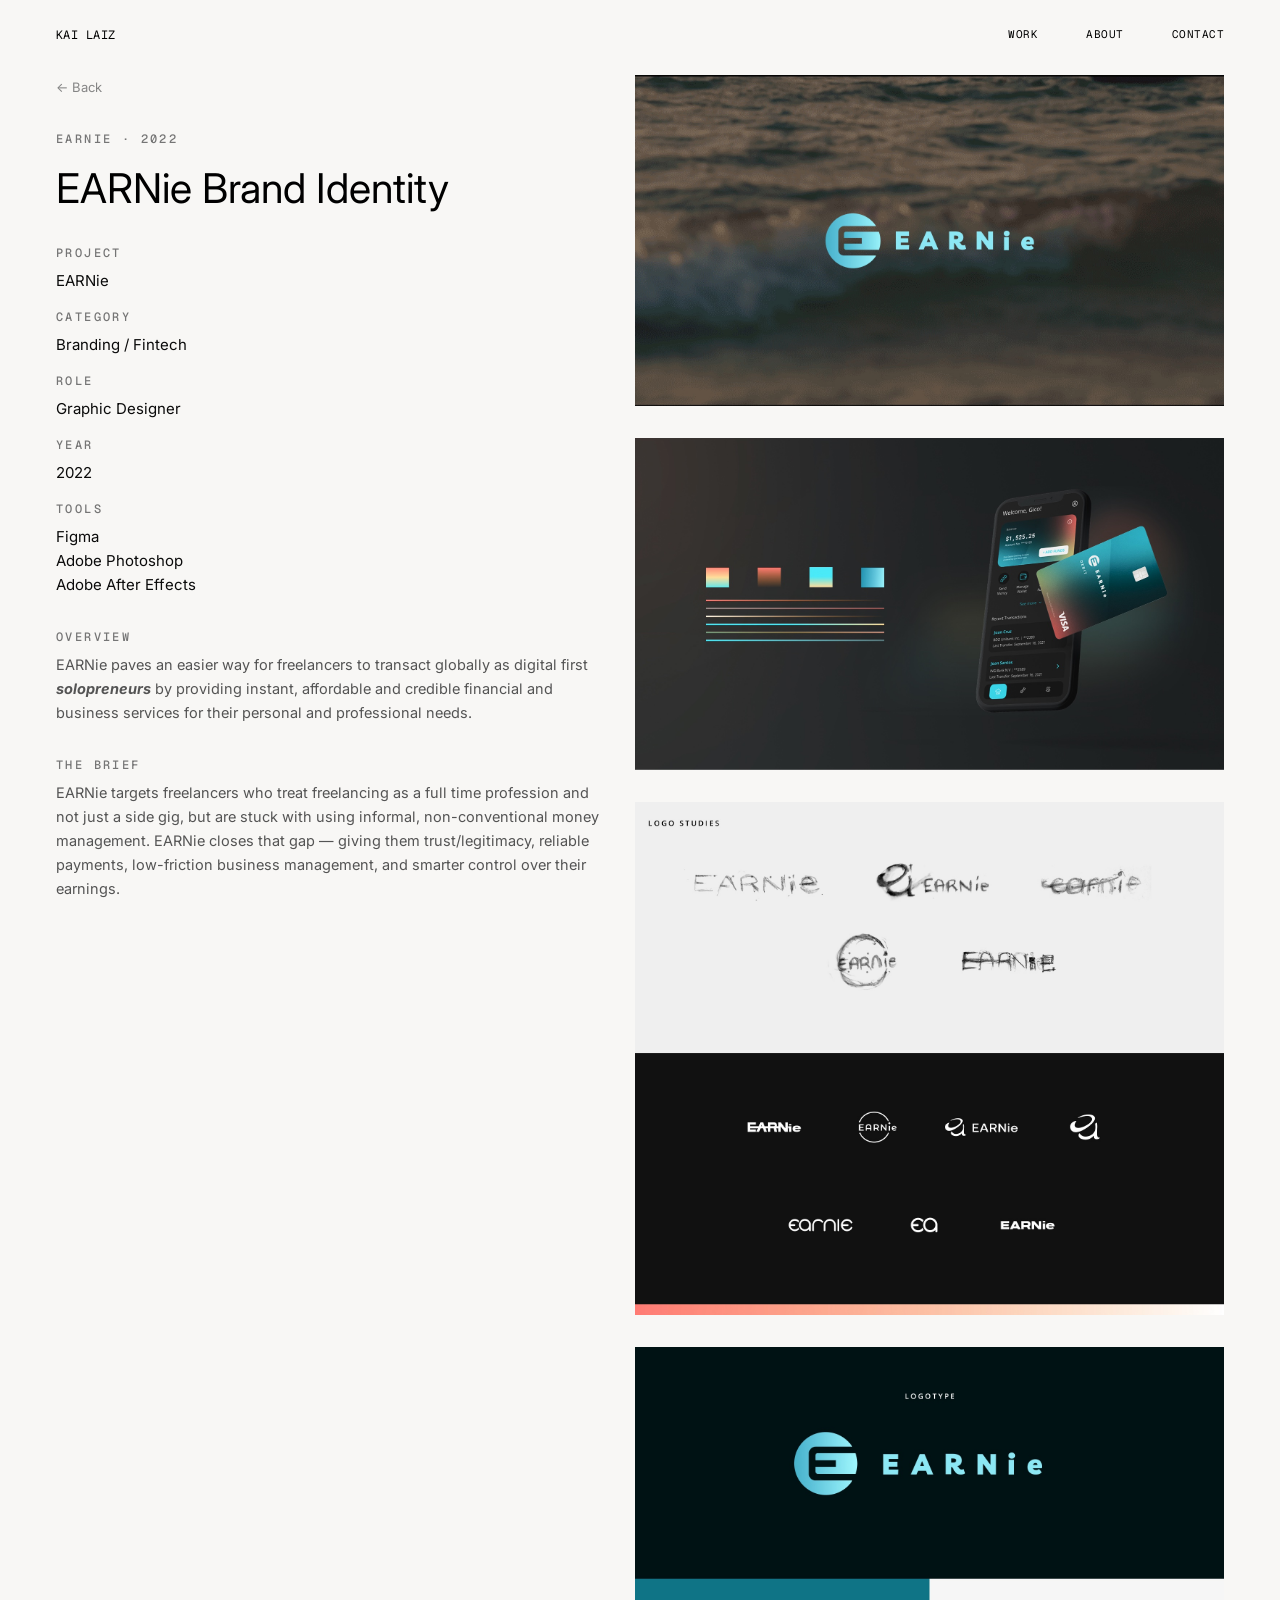
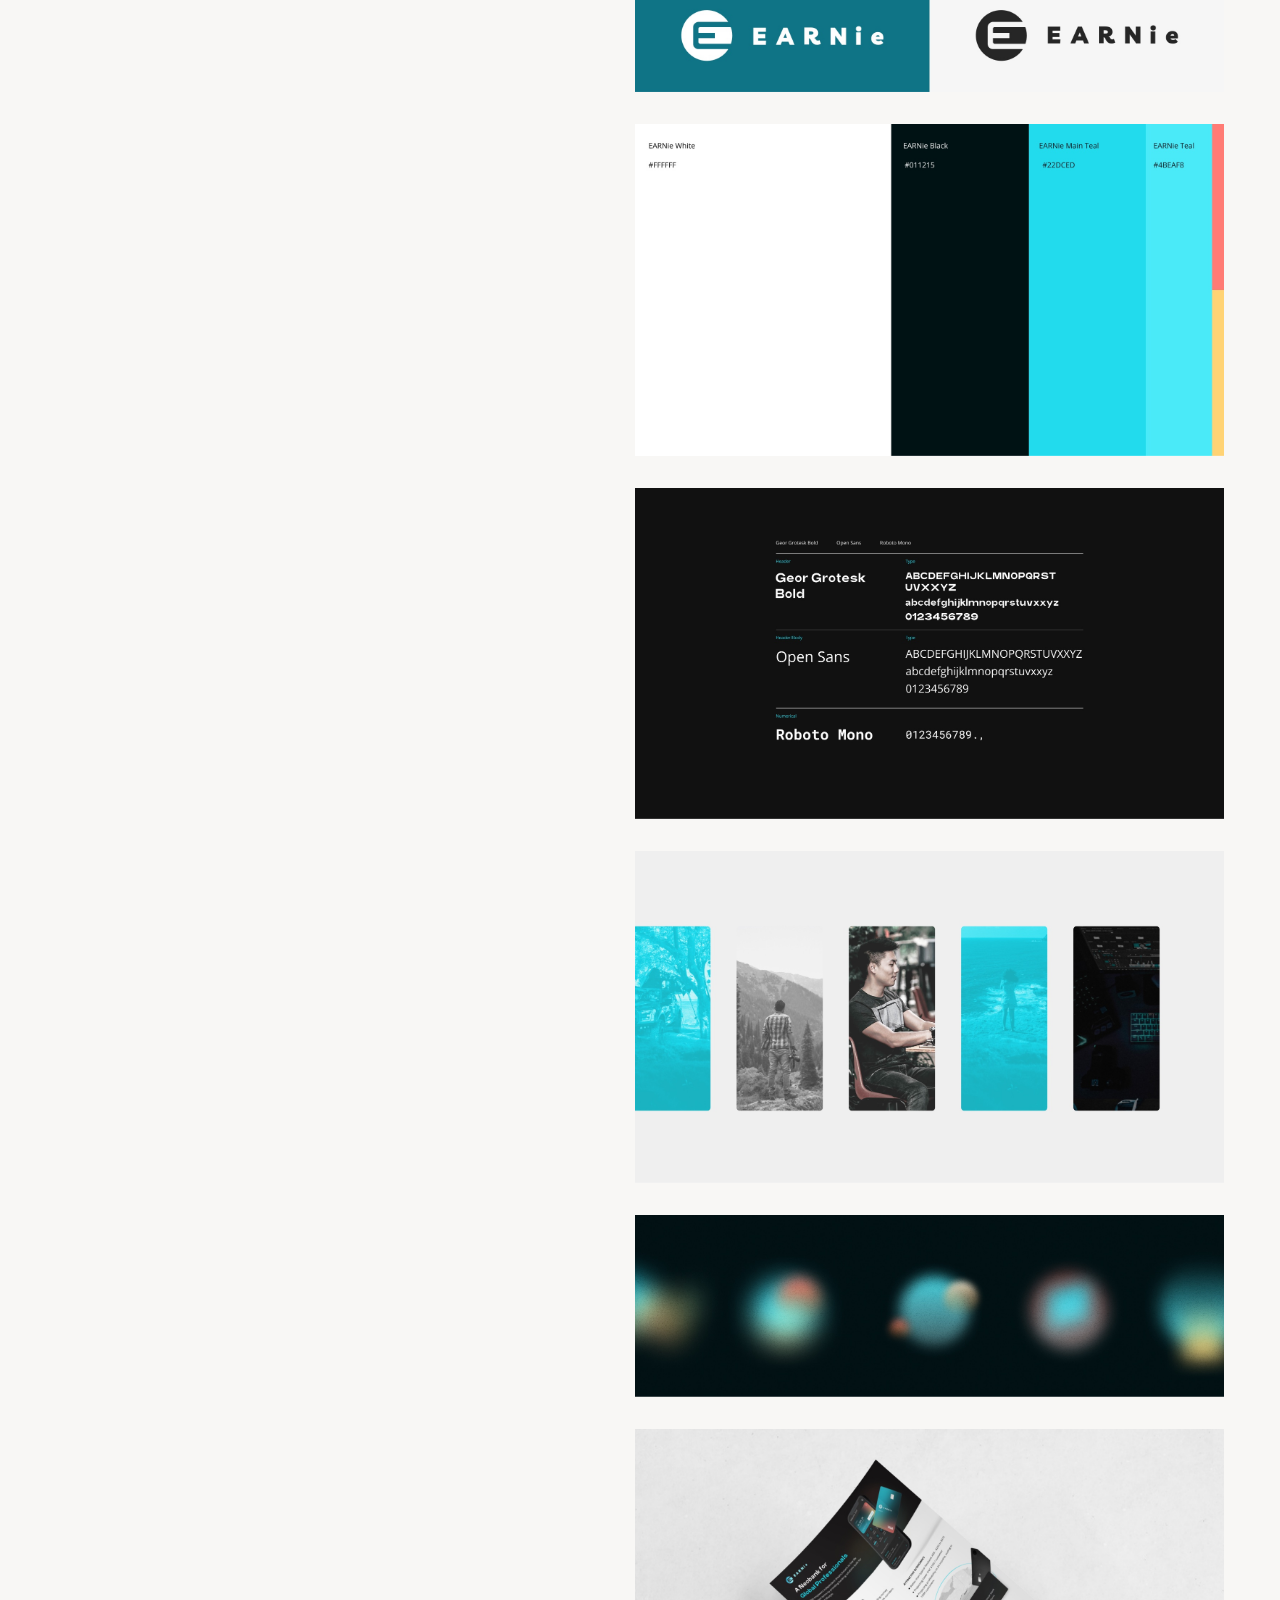
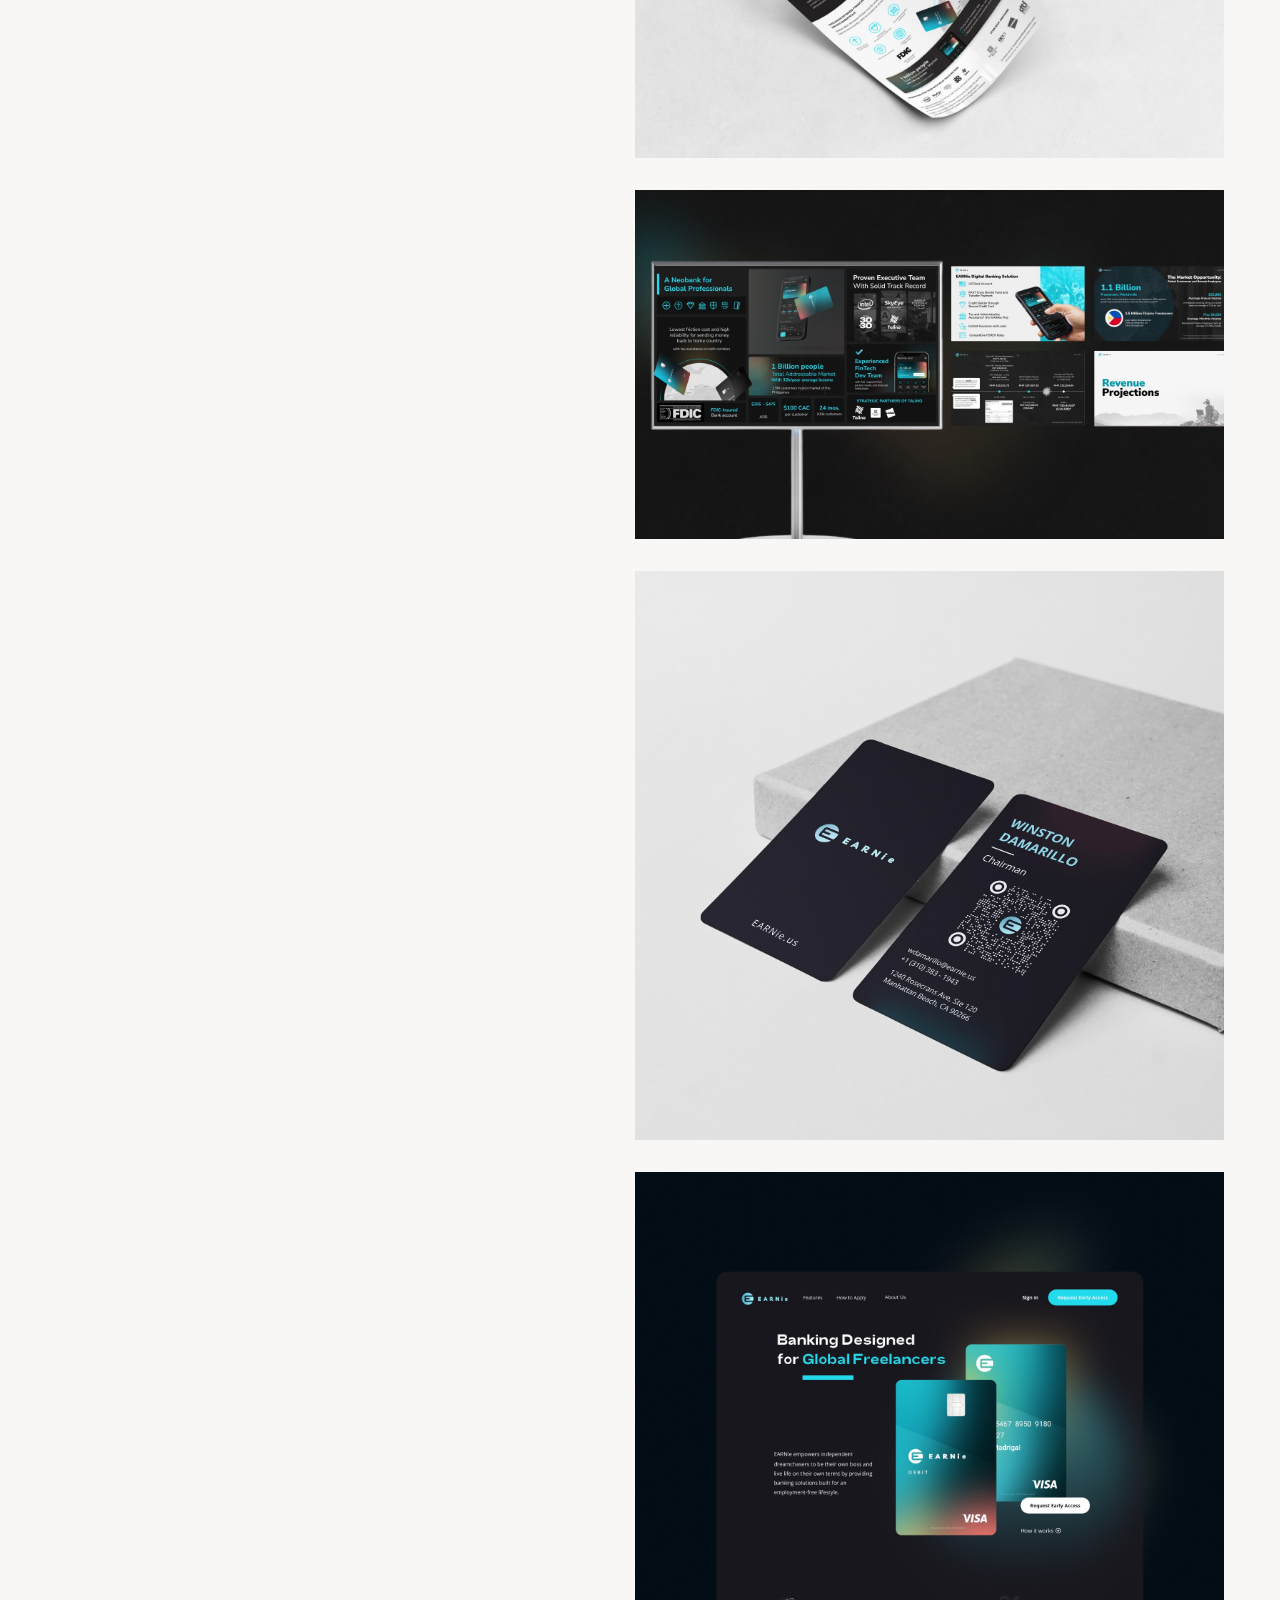
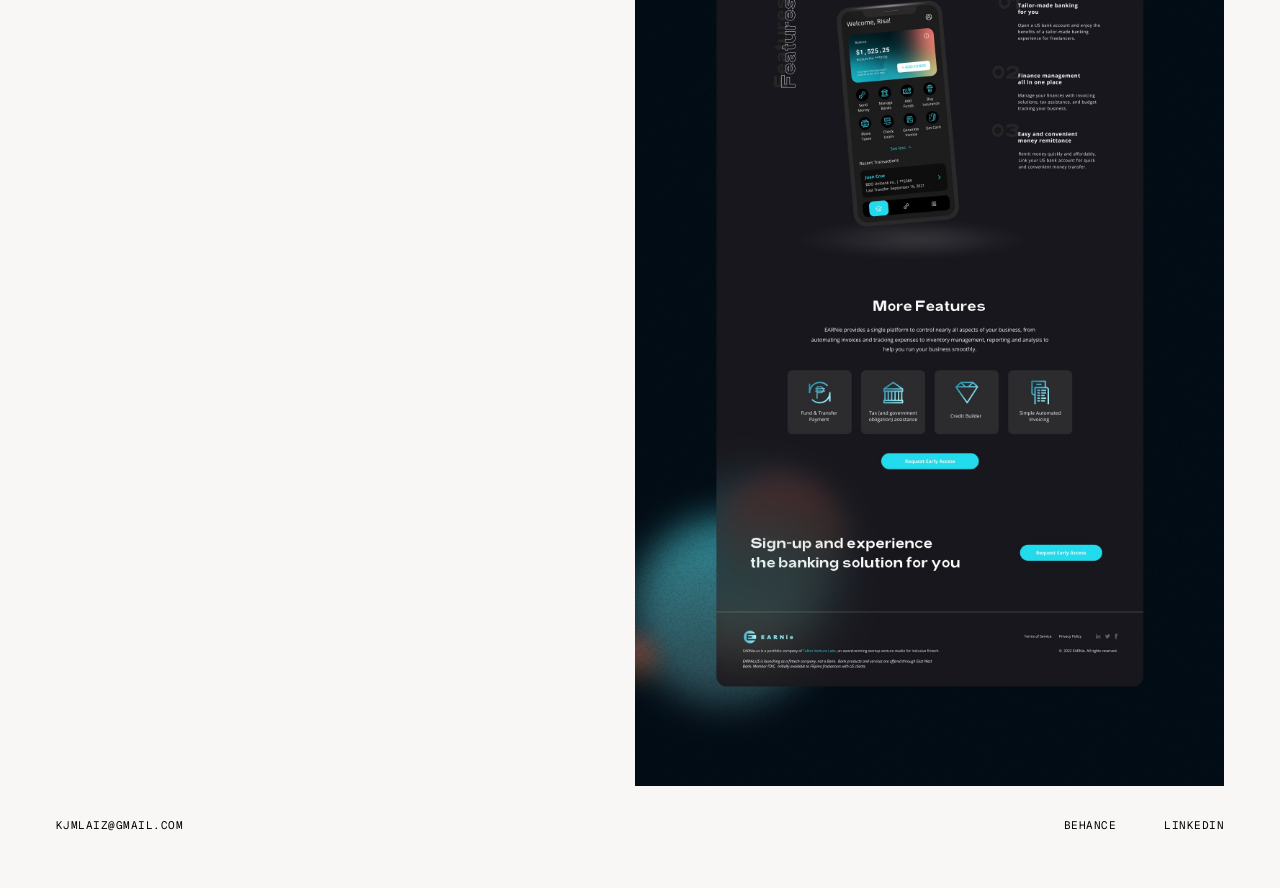
==== case-earnie.html @ d5073663 "Initial portfolio site with Vitale Dental Clinic locked preview Co-Authored-By: Claude Opus 5.5 <nor" ====
<!DOCTYPE html>
<html lang="en">
<head>
<meta charset="UTF-8" />
<meta name="viewport" content="width=device-width, initial-scale=1.0" />
<title>EARNie Brand Identity — Kai Laiz</title>
<link rel="preconnect" href="https://fonts.googleapis.com" />
<link rel="preconnect" href="https://fonts.gstatic.com" crossorigin />
<link href="https://fonts.googleapis.com/css2?family=Geist+Mono:wght@400;500&family=Inter:wght@400;500;600&display=swap" rel="stylesheet" />
<link rel="stylesheet" href="styles.css" />
</head>
<body>

  <header class="site-header">
    <div class="brand mono">Kai Laiz</div>
    <nav class="nav mono">
      <a href="index.html#work">Work</a>
      <a href="index.html#about">About</a>
      <a href="index.html#contact">Contact</a>
    </nav>
  </header>

  <main class="wa-case wa-case--wide">
    <aside class="wa-case__panel">
      <a class="case-study__back" href="index.html#work">&larr; Back</a>

      <div class="wa-case__intro">
        <p class="case-study__label">EARNie · 2022</p>
        <h1 class="case-study__title">EARNie Brand Identity</h1>
      </div>

      <div class="wa-case__meta">
        <div class="case-study__meta-item">
          <span class="case-study__label">Project</span>
          <span class="case-study__meta-value">EARNie</span>
        </div>
        <div class="case-study__meta-item">
          <span class="case-study__label">Category</span>
          <span class="case-study__meta-value">Branding / Fintech</span>
        </div>
        <div class="case-study__meta-item">
          <span class="case-study__label">Role</span>
          <span class="case-study__meta-value">Graphic Designer</span>
        </div>
        <div class="case-study__meta-item">
          <span class="case-study__label">Year</span>
          <span class="case-study__meta-value">2022</span>
        </div>
        <div class="case-study__meta-item">
          <span class="case-study__label">Tools</span>
          <span class="case-study__meta-value">Figma<br />Adobe Photoshop<br />Adobe After Effects</span>
        </div>
      </div>

      <div class="wa-case__section">
        <p class="case-study__label">Overview</p>
        <p class="case-study__body">EARNie paves an easier way for freelancers to transact globally as digital first <strong><em>solopreneurs</em></strong> by providing instant, affordable and credible financial and business services for their personal and professional needs.</p>
      </div>

      <div class="wa-case__section">
        <p class="case-study__label">The Brief</p>
        <p class="case-study__body">EARNie targets freelancers who treat freelancing as a full time profession and not just a side gig, but are stuck with using informal, non-conventional money management. EARNie closes that gap — giving them trust/legitimacy, reliable payments, low-friction business management, and smarter control over their earnings.</p>
        <p class="case-study__body">The brand taps into the culture of <strong><em>digital nomads,</em></strong> independent workers that value their time, freedom, and financial wellbeing.</p>
      </div>
    </aside>

    <div class="wa-case__visuals">
      <img src="assets/earnie-cover.jpg" alt="EARNie logo over a blurred wave photograph" />
      <img src="assets/earnie-gradients-app.jpg" alt="Gradient swatches alongside the EARNie app home screen and physical debit card" />
      <img src="assets/earnie-logo-studies.jpg" alt="Logo studies progressing from pencil sketches to digitized wordmark explorations" />
      <img src="assets/earnie-logo-variations.jpg" alt="The EARNie logotype shown on black, teal, and white backgrounds" />
      <img src="assets/earnie-color.jpg" alt="EARNie core color palette: white, black, main teal, and teal" />
      <img src="assets/earnie-typography.jpg" alt="Typography system: Geor Grotesk Bold, Open Sans, and Roboto Mono" />
      <img src="assets/earnie-photo-treatment.jpg" alt="Teal duotone photography treatment applied to lifestyle photos" />
      <img src="assets/earnie-pattern.jpg" alt="Soft gradient orb pattern used as a background texture" />
      <img src="assets/earnie-onepager.jpg" alt="Investor one-pager describing EARNie as a neobank for global professionals" />
      <img src="assets/earnie-pitch-deck.jpg" alt="Brand applied across the investor pitch deck, showing market sizing and product screens" />
      <img src="assets/earnie-business-card.jpg" alt="EARNie business card mock-up with a scannable QR code" />
      <img src="assets/earnie-landing-page.jpg" alt="EARNie marketing website homepage: Banking designed for global freelancers" />
    </div>
  </main>

  <footer id="contact" class="site-footer">
    <div class="footer__email mono">kjmlaiz@gmail.com</div>
    <nav class="footer__nav mono">
      <a href="https://www.behance.net" target="_blank" rel="noopener">Behance</a>
      <a href="https://www.linkedin.com" target="_blank" rel="noopener">LinkedIn</a>
    </nav>
  </footer>

</body>
</html>
---- styles.css ----
:root {
  --bg: #f8f7f5;
  --ink: #000000;
  --mono: 'Geist Mono', ui-monospace, 'SF Mono', Menlo, monospace;
  --sans: 'Inter', -apple-system, BlinkMacSystemFont, sans-serif;
}

* {
  box-sizing: border-box;
}

html, body {
  margin: 0;
  padding: 0;
}

body {
  background: var(--bg);
  color: var(--ink);
  font-family: var(--sans);
  -webkit-font-smoothing: antialiased;
}

a {
  color: inherit;
  text-decoration: none;
}

img {
  max-width: none;
}

.mono {
  font-family: var(--mono);
  letter-spacing: 0.48px;
  text-transform: uppercase;
}

/* ---------- Header ---------- */

.site-header {
  display: flex;
  align-items: flex-start;
  justify-content: space-between;
  padding: 3vh 56px 0;
  flex-shrink: 0;
}

.brand {
  font-size: 12px;
}

.nav {
  display: flex;
  gap: 48px;
}

.nav a {
  font-size: 11px;
  background: none;
  border: none;
  cursor: pointer;
}

/* ---------- Above the fold ---------- */

.above-fold {
  min-height: 100vh;
  min-height: 100svh;
  display: flex;
  flex-direction: column;
}

/* ---------- Hero ---------- */

.hero {
  flex: 1 1 auto;
  min-height: 0;
  display: flex;
  flex-direction: column;
  justify-content: center;
  padding: 2vh 56px 4vh;
  gap: 4vh;
  cursor: crosshair;
}

.hero__visual {
  align-self: center;
  position: relative;
  width: auto;
  height: 52vh;
  max-width: none;
  max-height: 600px;
}

.hero__visual.is-scrubbing {
  width: auto;
  height: 52vh;
  max-width: none;
  max-height: 600px;
}

.hero__tagline {
  max-width: 236px;
  margin: 0 0 0 calc(50vw - 56px);
  font-size: 12px;
  line-height: 19px;
  font-weight: 400;
  font-style: normal;
  text-align: left;
}

.hero__thumb {
  display: block;
  width: 100%;
  height: 100%;
  object-fit: cover;
  -webkit-user-drag: none;
  user-select: none;
}

.hero__gallery {
  display: none;
  width: auto;
  height: 100%;
  max-width: calc(100vw - 112px);
  object-fit: contain;
  -webkit-user-drag: none;
  user-select: none;
}

.hero__visual.is-scrubbing .hero__thumb {
  display: none;
}

.hero__visual.is-scrubbing .hero__gallery {
  display: block;
}

/* ---------- Cases ---------- */

.cases {
  position: relative;
  padding: 0 56px;
}

.case {
  position: sticky;
  top: 0;
  height: 100vh;
  display: flex;
  flex-direction: column;
  align-items: center;
  gap: 12px;
  padding: 80px 0;
  background: var(--bg);
}

.case:nth-of-type(1) { z-index: 1; }
.case:nth-of-type(2) { z-index: 2; }
.case:nth-of-type(3) { z-index: 3; }
.case:nth-of-type(4) { z-index: 4; }
.case:nth-of-type(5) { z-index: 5; }

.case__link {
  cursor: pointer;
}

.case__link .case__frame {
  transition: transform 0.5s cubic-bezier(0.16, 1, 0.3, 1);
}

.case__link:hover .case__frame {
  transform: scale(1.015);
}

.case__heading {
  display: flex;
  align-items: flex-start;
  justify-content: space-between;
  width: 100%;
  max-width: 1112px;
  flex-shrink: 0;
  font-size: 11px;
  line-height: 17px;
  font-weight: 400;
  font-style: normal;
  text-transform: uppercase;
  letter-spacing: 0.432px;
  transition: opacity 0.7s ease, transform 0.7s ease;
}

.case--hidden-heading .case__heading {
  opacity: 0;
  transform: translateY(10px);
}

.case.is-active .case__heading {
  opacity: 1;
  transform: translateY(0);
}

.case__mockup {
  transition: opacity 0.9s cubic-bezier(0.16, 1, 0.3, 1), transform 0.9s cubic-bezier(0.16, 1, 0.3, 1);
  opacity: 0;
  transform: scale(0.92);
}

.case.is-active .case__mockup {
  opacity: 1;
  transform: scale(1);
}

@media (prefers-reduced-motion: reduce) {
  .case__heading,
  .case__mockup {
    transition: none;
  }
}

.case__frame {
  position: relative;
  width: 100%;
  max-width: 1117px;
  flex: 1 1 auto;
  min-height: 0;
  background: #000;
  overflow: hidden;
}

.case__frame--tinkoff {
  display: flex;
  align-items: center;
  justify-content: center;
  background: linear-gradient(to bottom, #000d0d 0%, #0b2e34 49.052%, #808786 100%);
}

.case__frame--wideawake {
  display: flex;
  align-items: center;
  justify-content: center;
  background-image: url("assets/wideawake-bg.jpg");
  background-size: cover;
  background-position: center;
}

.case__frame--sfc {
  display: flex;
  align-items: center;
  justify-content: center;
  background-image: url("assets/sfc-mesh-gradient.jpg");
  background-size: cover;
  background-position: center;
}

.case__frame--earnie {
  display: flex;
  align-items: center;
  justify-content: center;
  background-image: url("assets/earnie-card-bg.jpg");
  background-size: cover;
  background-position: center;
}

.case__frame--vitale {
  display: flex;
  align-items: center;
  justify-content: center;
  background-image: url("assets/vitale-card-bg.jpg");
  background-size: cover;
  background-position: center;
}

/* Locked case: no link, custom cursor replaces the native one */

.case--locked .case__frame {
  cursor: none;
  transition: transform 0.5s cubic-bezier(0.16, 1, 0.3, 1);
}

.case--locked .case__frame:hover {
  transform: scale(1.015);
}

.case__mockup--vitale {
  width: 30%;
  max-width: 340px;
  flex-shrink: 0;
}

.case__mockup--vitale img {
  display: block;
  width: 100%;
  height: auto;
}

/* ---------- Custom cursor label ---------- */

.cursor-label {
  position: fixed;
  top: 0;
  left: 0;
  z-index: 1000;
  pointer-events: none;
  will-change: transform;
}

.cursor-label span {
  display: block;
  transform: translate(-50%, -50%) scale(0);
  opacity: 0;
  padding: 10px 16px;
  border-radius: 999px;
  background: #fff;
  color: var(--ink);
  font-size: 11px;
  line-height: 1;
  white-space: nowrap;
  transition: transform 0.45s cubic-bezier(0.16, 1, 0.3, 1), opacity 0.3s ease;
}

.cursor-label.is-visible span {
  transform: translate(-50%, -50%) scale(1);
  opacity: 1;
}

@media (hover: none) {
  .cursor-label { display: none; }
}

/* Tinkoff mockup: MacBook + iPhone */

.case__mockup--tinkoff {
  width: 640px;
  flex-shrink: 0;
}

.case__mockup--tinkoff img {
  display: block;
  width: 100%;
  height: auto;
}

.case__mockup--wideawake {
  width: 700px;
  flex-shrink: 0;
}

.case__mockup--wideawake img {
  display: block;
  width: 100%;
  height: auto;
}

.case__mockup--sfc {
  width: 37.8%;
  max-width: 420px;
  flex-shrink: 0;
}

.case__mockup--sfc img {
  display: block;
  width: 100%;
  height: auto;
}

.case__mockup--earnie {
  width: 32%;
  max-width: 360px;
  flex-shrink: 0;
}

.case__mockup--earnie img {
  display: block;
  width: 100%;
  height: auto;
}

/* ---------- Logos ---------- */

.logos {
  padding: 128px 56px;
}

.logos__grid {
  display: grid;
  grid-template-columns: repeat(4, 1fr);
  column-gap: 74px;
  row-gap: 80px;
  align-items: center;
  justify-items: center;
  max-width: 1200px;
  margin: 0 auto;
}

.logo {
  position: relative;
}

.logo img {
  display: block;
  width: 100%;
  height: 100%;
}

.logo .layer {
  position: absolute;
  width: auto;
  height: auto;
}

.logo--seafoodcity { width: 220px; height: 54px; }
.logo--devcon { width: 231px; height: 37px; }
.logo--smdc { width: 161px; height: 43px; }
.logo--vistaland { width: 143.99px; height: 65.34px; }
.logo--vistaland .layer:nth-child(1) { inset: 0 64.21% 0.37% 0.06%; }
.logo--vistaland .layer:nth-child(2) { inset: 40.25% 0.09% 8.8% 2.2%; }

.logo--ortigasland { width: 238px; height: 43px; }

.logo--dominos { width: 221px; height: 48px; }
.logo--dominos .layer:nth-child(1) { inset: 36.54% 0.01% 0.05% 24.6%; }
.logo--dominos .layer:nth-child(2) { inset: 0.05% 78.55% 1.04% 0.01%; }

.logo--wyeth { width: 129px; height: 42px; }

.logo--goldilocks { width: 196px; height: 45px; }
.logo--goldilocks .layer:nth-child(1) { inset: 5.34% 0.94% 6.79% 0.67%; }
.logo--goldilocks .layer:nth-child(2) { inset: 21.7% 82.37% 17.37% 3.95%; }

.logo--dot { width: 80px; height: 80px; }
.logo--dot img { object-fit: cover; }

.logo--dict { width: 141px; height: 72px; }
.logo--dict img { object-fit: cover; }

.logo--mazda { width: 73px; height: 65px; }

.logo--bmw { width: 68px; height: 68px; }
.logo--bmw .layer:nth-child(1) { inset: 20.37%; }
.logo--bmw .layer:nth-child(2) { inset: 0; }
.logo--bmw .layer:nth-child(3) { inset: 6.17% 13.74% 67.45% 13.72%; }

/* ---------- About ---------- */

.about {
  display: flex;
  gap: 8px;
  padding: 56px 56px 192px;
}

.about__title {
  flex: 1 0 0;
  min-width: 0;
  font-size: 11px;
  line-height: 19px;
}

.about__body {
  flex: 1 0 0;
  min-width: 0;
  font-size: 12px;
  line-height: 19px;
  font-weight: 400;
  font-style: normal;
  margin: 0;
}

/* ---------- Footer ---------- */

.site-footer {
  display: flex;
  gap: 8px;
  padding: 0 56px 56px;
}

.footer__email {
  flex: 1 0 0;
  min-width: 0;
  font-size: 11px;
}

.footer__nav {
  flex: 1 0 0;
  min-width: 0;
  display: flex;
  align-items: center;
  justify-content: flex-end;
  gap: 48px;
}

.footer__nav a {
  font-size: 11px;
}

/* ---------- Case Study ---------- */

.case-study {
  display: flex;
  align-items: flex-start;
  gap: 96px;
  max-width: 968px;
  margin: 0 auto;
  padding: 0 56px 32px;
}

.case-study__rail {
  position: sticky;
  top: 0;
  flex-shrink: 0;
  width: 104px;
  padding-top: 32px;
}

.case-study__back {
  font-size: 13px;
  line-height: 24px;
  color: #858585;
  transition: color 0.2s ease;
}

.case-study__back:hover {
  color: var(--ink);
}

.case-study__content {
  flex: 1 1 auto;
  min-width: 0;
  max-width: 768px;
  padding-top: 32px;
  display: flex;
  flex-direction: column;
  gap: 96px;
}

.case-study__header {
  display: flex;
  flex-direction: column;
  gap: 32px;
  width: 100%;
}

.case-study__label {
  margin: 0;
  font-family: var(--mono);
  font-size: 12px;
  font-weight: 500;
  letter-spacing: 2.4px;
  text-transform: uppercase;
  color: #757575;
}

.case-study__intro {
  display: flex;
  flex-direction: column;
  gap: 16px;
  align-items: flex-start;
  text-align: left;
}

.case-study__title {
  margin: 0;
  font-family: var(--sans);
  font-weight: 400;
  font-size: 41px;
  line-height: 1.22;
  color: var(--ink);
}

.case-study__hero {
  width: 100%;
  background: linear-gradient(to bottom, #000d0d 0%, #0b2e34 49.052%, #808786 100%);
}

.case-study__hero img {
  display: block;
  width: 100%;
  height: auto;
}

.case-study__hero--phone {
  display: flex;
  align-items: center;
  justify-content: center;
  padding: 64px 0;
}

.case-study__hero--phone img {
  width: auto;
  max-width: 320px;
  height: auto;
}

.case-study__hero-plain {
  width: 100%;
}

.case-study__hero-plain img {
  display: block;
  width: 100%;
  height: auto;
}

.case-study__meta {
  display: flex;
  align-items: flex-start;
  justify-content: space-between;
  gap: 24px;
  width: 100%;
}

.case-study__meta-item {
  display: flex;
  flex-direction: column;
  gap: 8px;
}

.case-study__meta-value {
  font-size: 15px;
  line-height: 24px;
  color: #0a0a0a;
}

.case-study__section {
  display: flex;
  flex-direction: column;
  gap: 8px;
  width: 100%;
}

.case-study__heading {
  margin: 0;
  font-family: var(--sans);
  font-weight: 400;
  font-size: 34px;
  line-height: 1.25;
  color: var(--ink);
}

.case-study__body {
  margin: 0;
  font-size: 14.5px;
  line-height: 24px;
  color: #545454;
}

.case-study__body a,
.case-study__heading a {
  color: inherit;
  text-decoration: underline;
  text-underline-offset: 2px;
}

.case-study__list {
  margin: 0;
  padding-left: 22px;
  display: flex;
  flex-direction: column;
  gap: 8px;
  font-size: 14.5px;
  line-height: 24px;
  color: #545454;
}

.case-study__figure {
  display: flex;
  flex-direction: column;
  gap: 16px;
  width: 100%;
  margin: 0;
}

.case-study__figure img {
  display: block;
  width: 100%;
  height: auto;
}

.case-study__figure-row {
  display: flex;
  justify-content: center;
  gap: 24px;
  width: 100%;
}

.case-study__figure-row img {
  display: block;
  width: auto;
  max-width: 280px;
  height: auto;
}

.case-study__figure-crop {
  position: relative;
  width: 100%;
  aspect-ratio: 769 / 485;
  overflow: hidden;
}

.case-study__figure-crop img {
  position: absolute;
  top: 0;
  left: 0;
  width: 100%;
  height: auto;
}

.case-study__caption {
  margin: 0;
  font-size: 14.5px;
  line-height: 24px;
  font-style: italic;
  color: #545454;
}

.case-study__bento {
  display: flex;
  align-items: flex-start;
  gap: 6px;
  width: 100%;
}

.case-study__bento-card {
  background: #ebeaea;
  border-radius: 16px;
  min-width: 0;
}

.case-study__bento-card--1 {
  flex: 268 1 0%;
  aspect-ratio: 268 / 292;
  background: #fff;
  overflow: hidden;
}

.case-study__bento-card--1 video {
  display: block;
  width: 100%;
  height: 100%;
  object-fit: cover;
}

.case-study__bento-col {
  display: flex;
  flex-direction: column;
  gap: 8px;
  flex: 208 1 0%;
  min-width: 0;
}

.case-study__bento-card--2a,
.case-study__bento-card--2b {
  width: 100%;
  aspect-ratio: 208 / 142;
}

.case-study__bento-card--3 {
  flex: 280 1 0%;
  aspect-ratio: 280 / 292;
}

.case-study__pullquote {
  border-left: 6px solid #545454;
  padding-left: 24px;
  max-width: 768px;
  margin: 0 auto;
  width: 100%;
}

.case-study__pullquote p {
  margin: 0;
  font-size: 18px;
  line-height: 32px;
  font-weight: 600;
  color: #545454;
}

/* ---------- Wide Awake Case Study (sticky split layout) ---------- */

.wa-case {
  display: flex;
  align-items: flex-start;
  gap: 64px;
  padding: 32px 56px;
}

.wa-case__panel {
  position: sticky;
  top: 32px;
  flex: 0 0 320px;
  width: 320px;
  max-height: calc(100vh - 64px);
  overflow-y: auto;
  display: flex;
  flex-direction: column;
  gap: 40px;
  scrollbar-width: none;
  -ms-overflow-style: none;
}

.wa-case__panel::-webkit-scrollbar {
  display: none;
}

.wa-case__intro {
  display: flex;
  flex-direction: column;
  gap: 16px;
}

.wa-case__meta {
  display: flex;
  flex-direction: column;
  gap: 24px;
}

.wa-case__section {
  display: flex;
  flex-direction: column;
  gap: 8px;
}

.wa-case__visuals {
  flex: 1 1 auto;
  min-width: 0;
  display: flex;
  flex-direction: column;
  gap: 32px;
}

.wa-case__visuals img,
.wa-case__visuals video {
  display: block;
  width: 100%;
  height: auto;
}

/* EARNie case study: wider panel for denser copy */

.wa-case--wide {
  gap: 32px;
}

.wa-case--wide .wa-case__panel {
  flex: 0 0 547px;
  width: 547px;
  gap: 32px;
}

.wa-case--wide .wa-case__meta {
  gap: 16px;
}
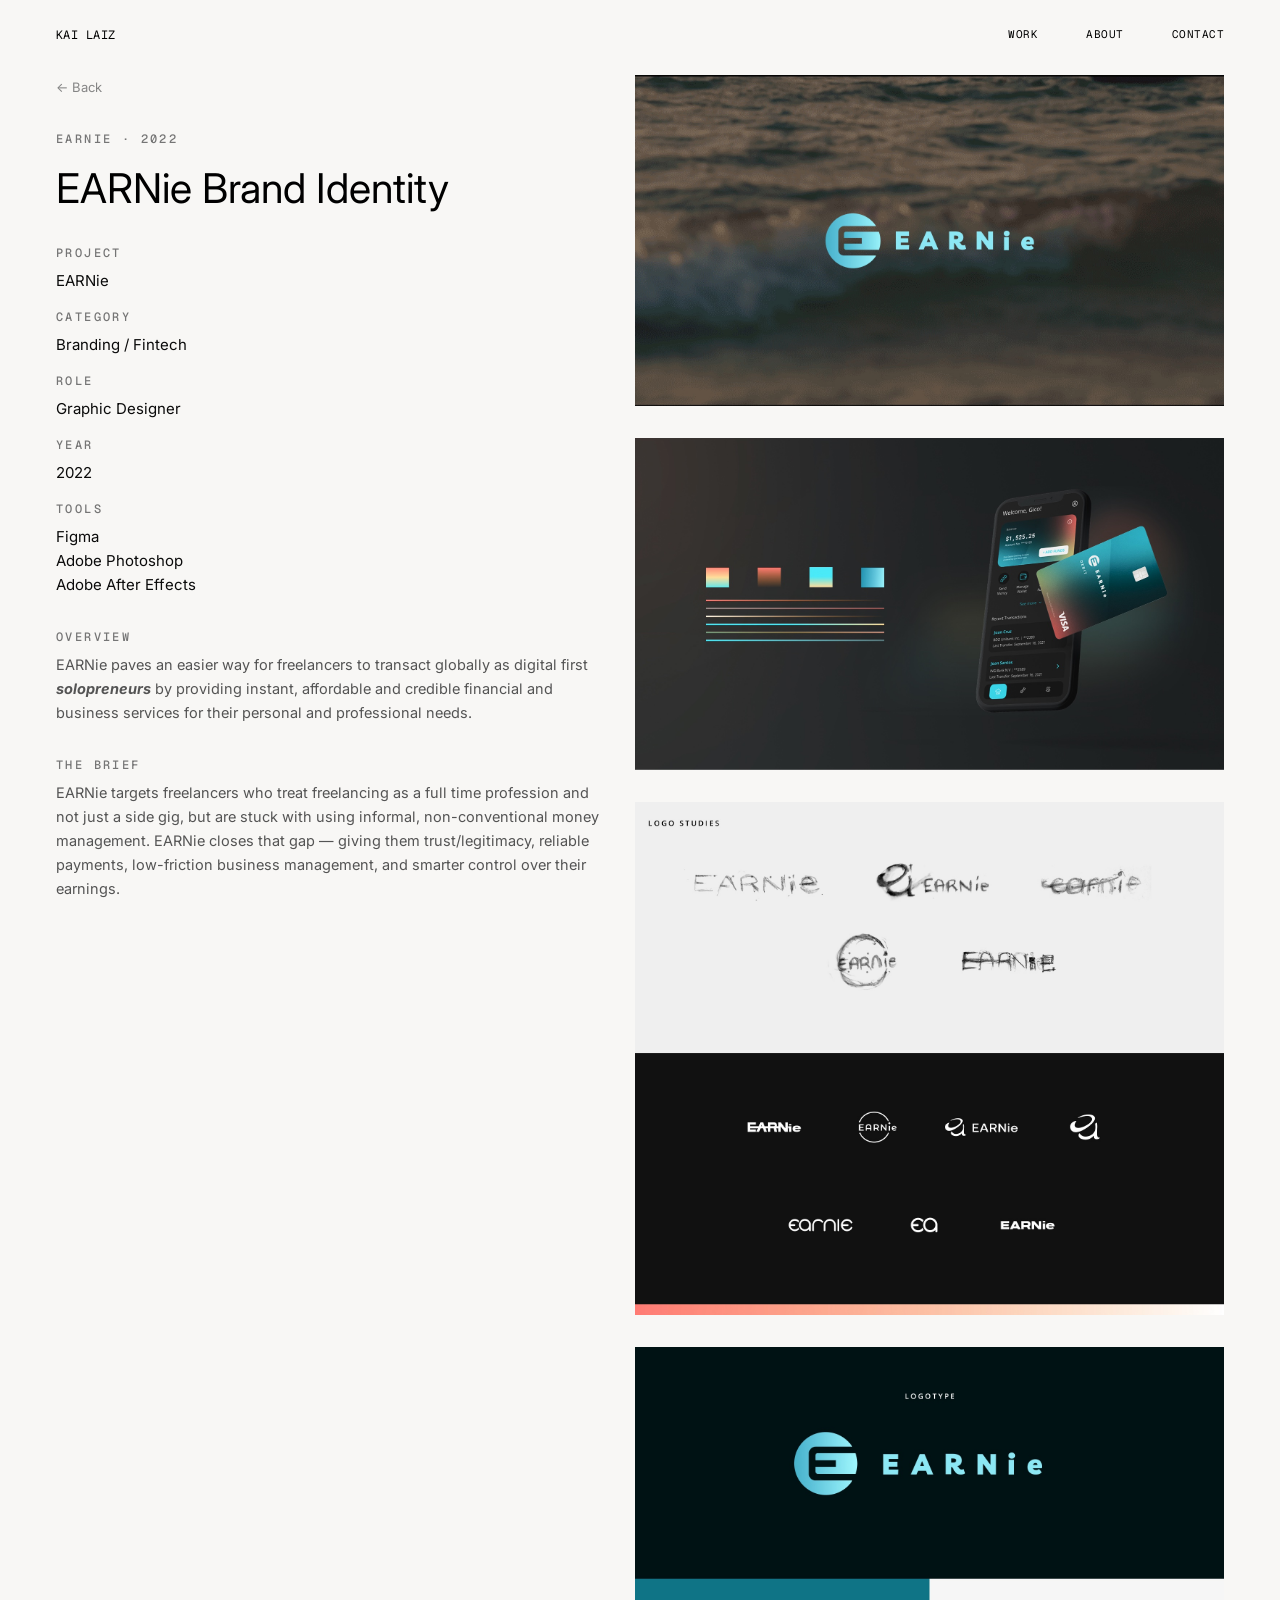
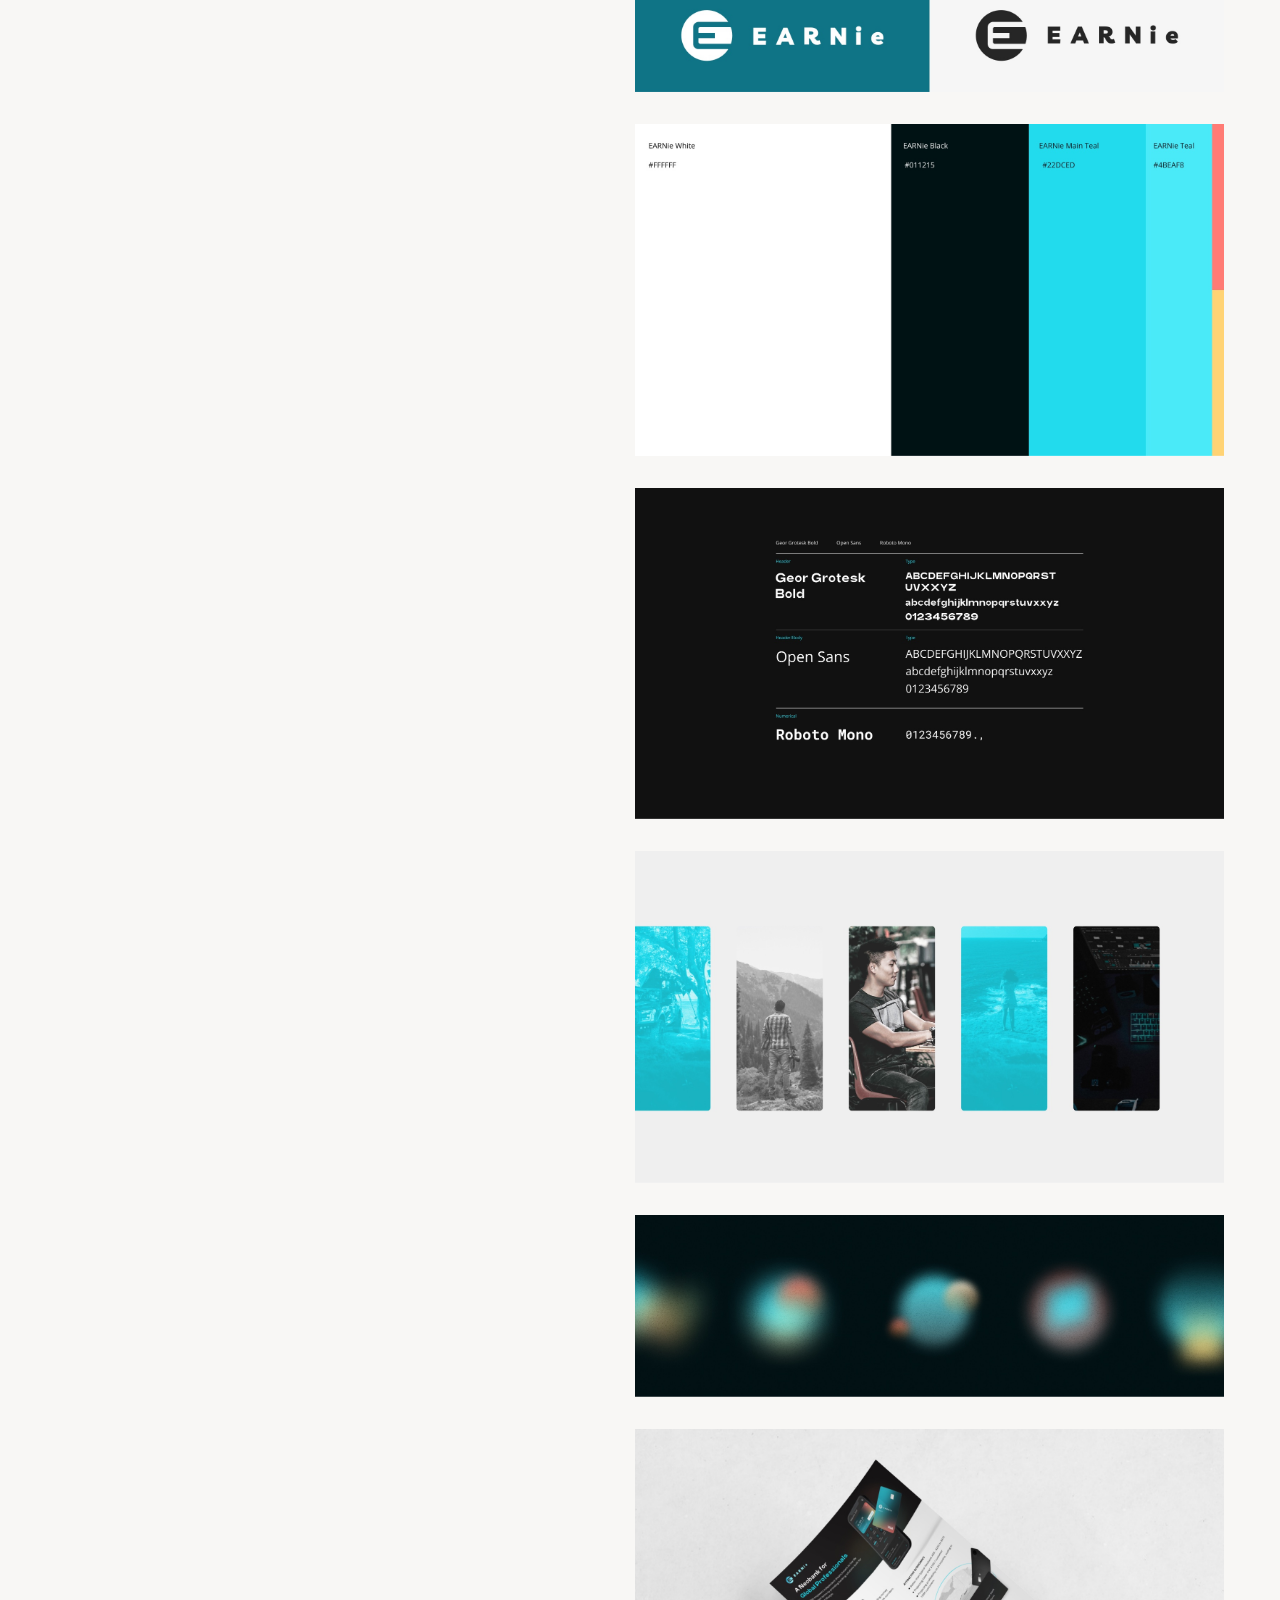
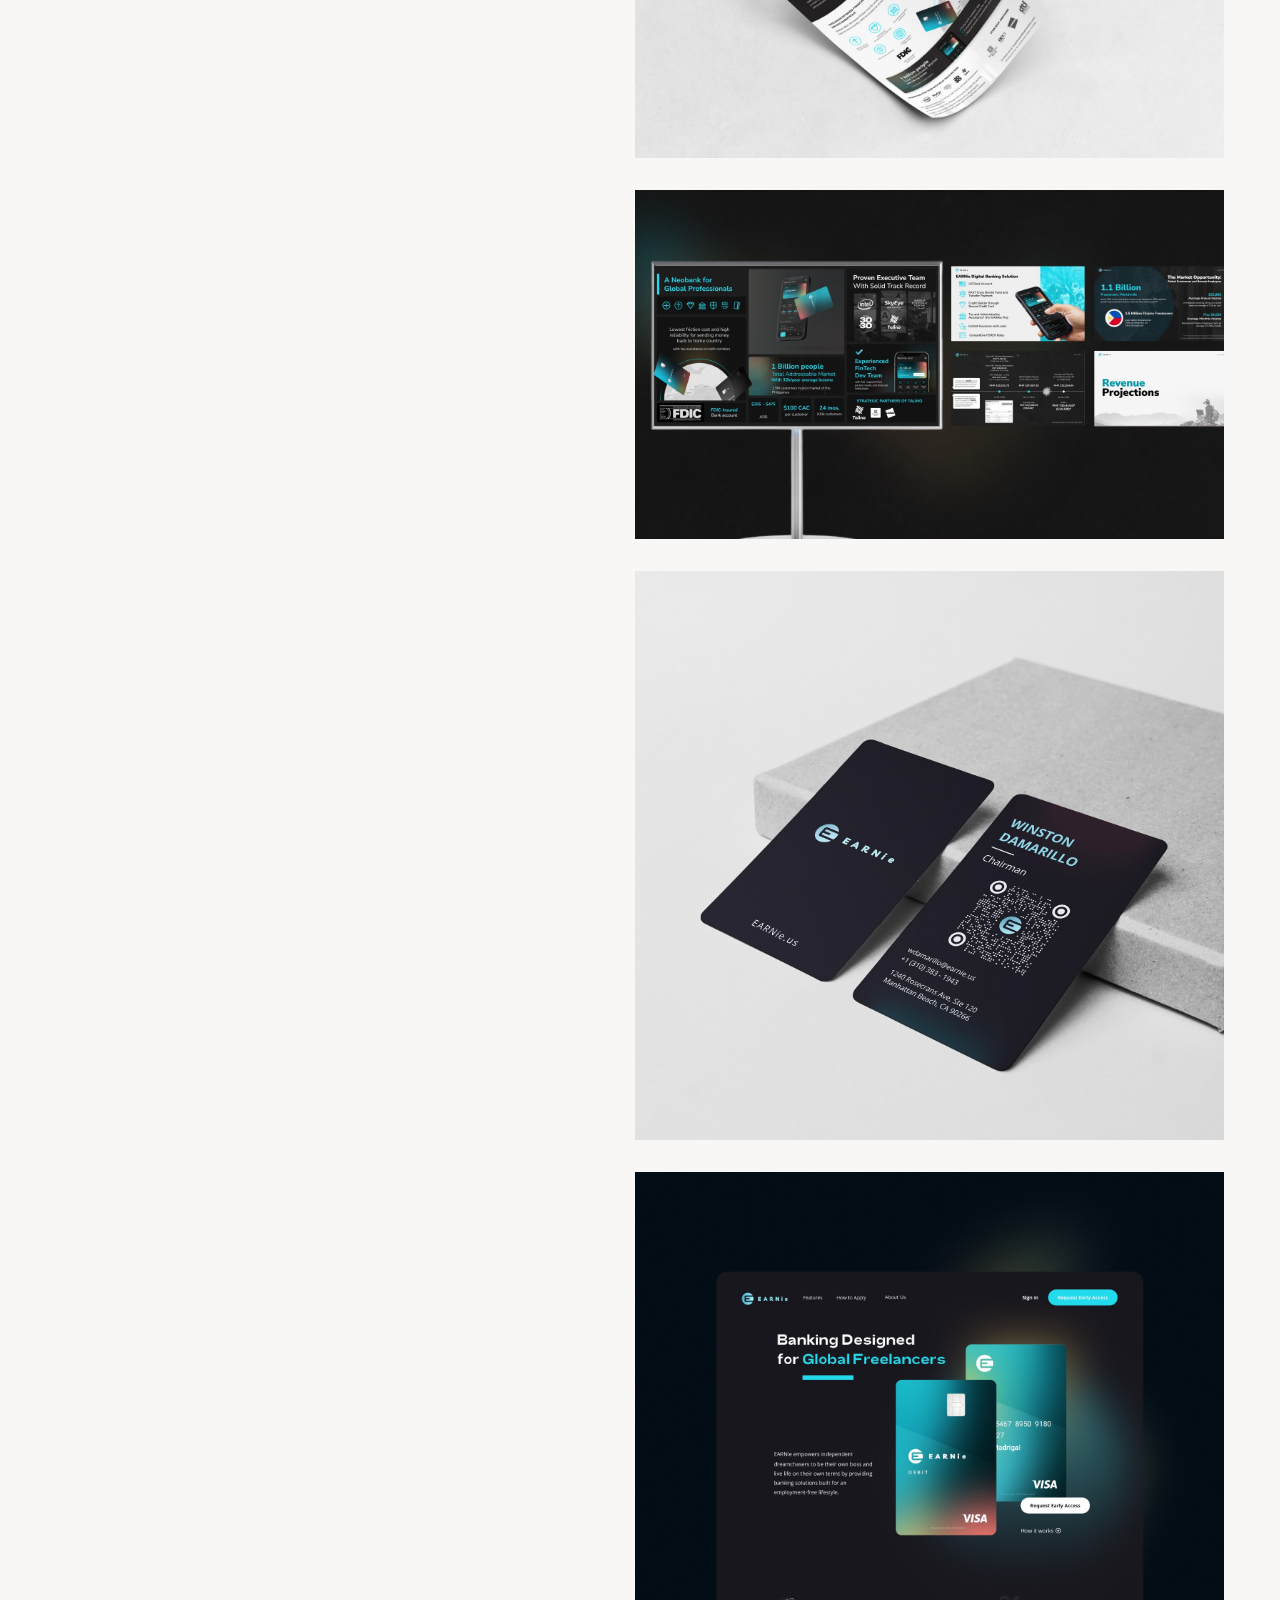
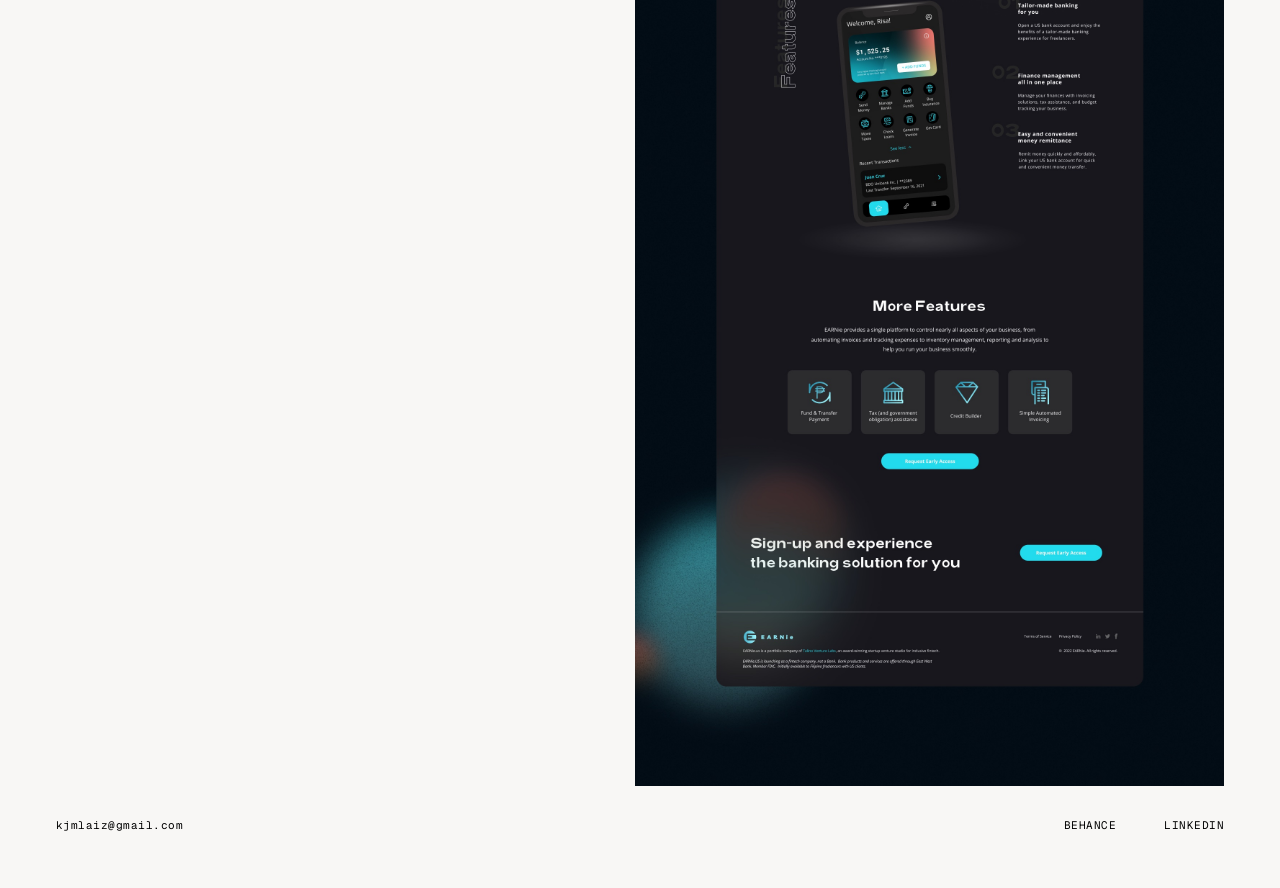
==== commit e2cb4e21: "Update footer links, SFC preview image and bento animation - Link Behance and LinkedIn footer links " ====
--- a/case-earnie.html
+++ b/case-earnie.html
@@ -81,10 +81,10 @@
   </main>
 
   <footer id="contact" class="site-footer">
-    <div class="footer__email mono">kjmlaiz@gmail.com</div>
+    <div class="footer__email mono"><a href="mailto:kjmlaiz@gmail.com">kjmlaiz@gmail.com</a></div>
     <nav class="footer__nav mono">
-      <a href="https://www.behance.net" target="_blank" rel="noopener">Behance</a>
-      <a href="https://www.linkedin.com" target="_blank" rel="noopener">LinkedIn</a>
+      <a href="https://www.behance.net/kailaiz" target="_blank" rel="noopener">Behance</a>
+      <a href="https://www.linkedin.com/in/karyl-laiz-1228159b/" target="_blank" rel="noopener">LinkedIn</a>
     </nav>
   </footer>
 
--- a/styles.css
+++ b/styles.css
@@ -478,6 +478,7 @@
   flex: 1 0 0;
   min-width: 0;
   font-size: 11px;
+  text-transform: none;
 }
 
 .footer__nav {
@@ -729,15 +730,20 @@
 .case-study__bento-card--1 {
   flex: 268 1 0%;
   aspect-ratio: 268 / 292;
-  background: #fff;
+  background: #fff; /* matches the video's own white background so the letterbox is invisible */
   overflow: hidden;
-}
-
+  position: relative;
+}
+
+/* Absolutely positioned so the video's intrinsic size can't stretch the card;
+   it scales down to fit inside the card's fixed aspect ratio. */
 .case-study__bento-card--1 video {
-  display: block;
-  width: 100%;
-  height: 100%;
-  object-fit: cover;
+  position: absolute;
+  inset: 4%;
+  display: block;
+  width: 92%;
+  height: 92%;
+  object-fit: contain;
 }
 
 .case-study__bento-col {
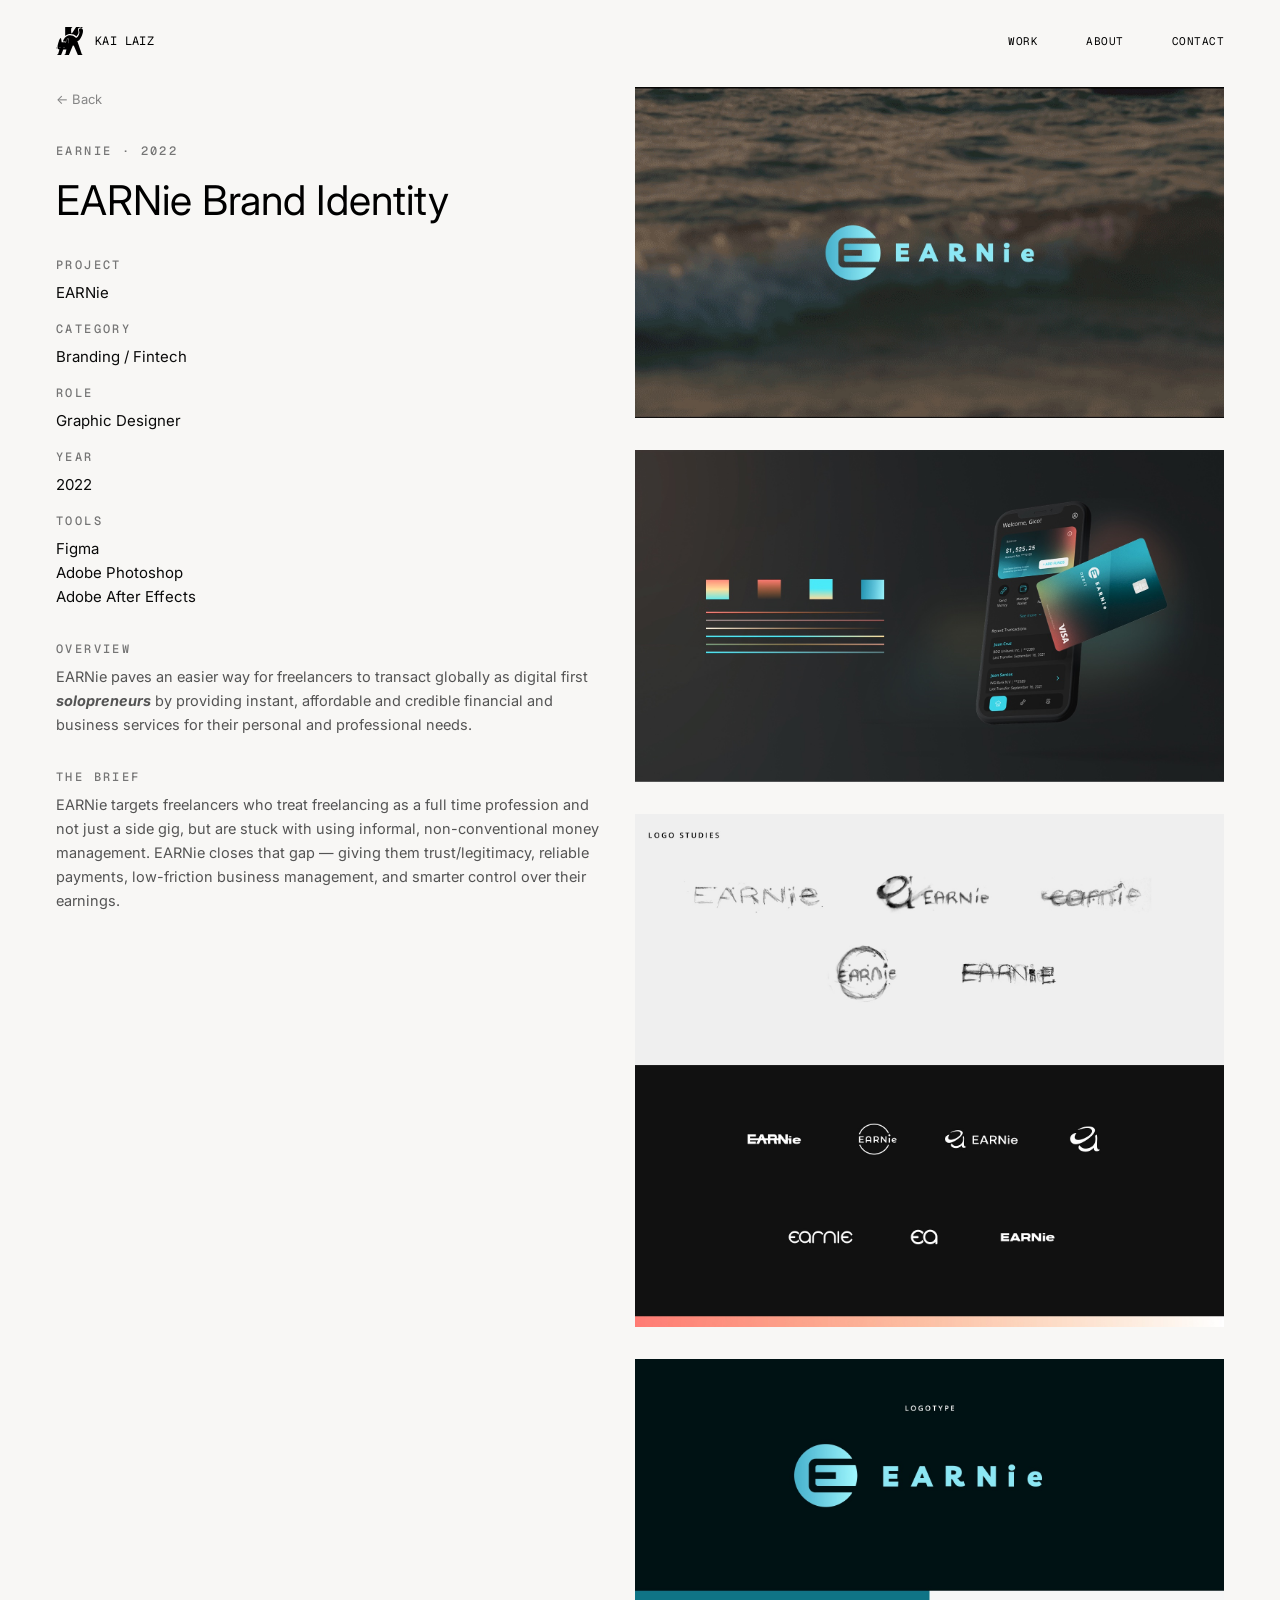
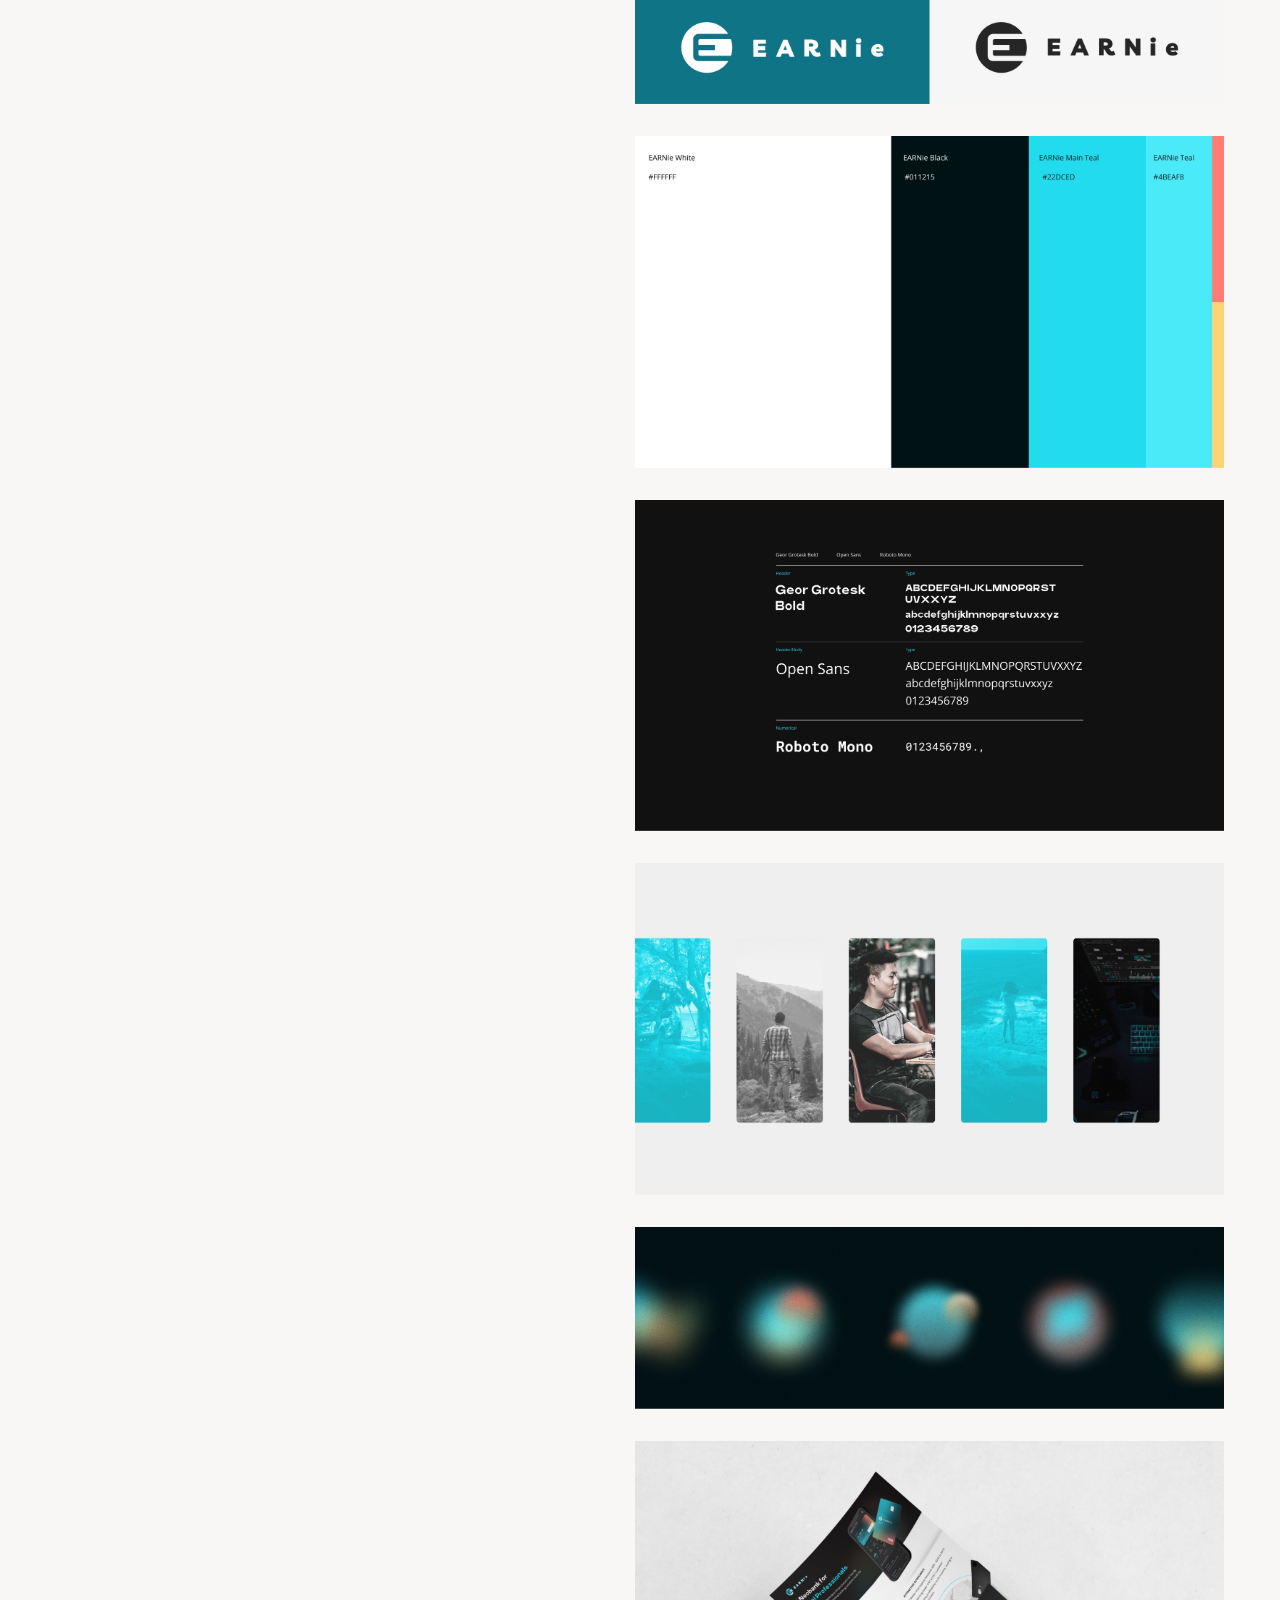
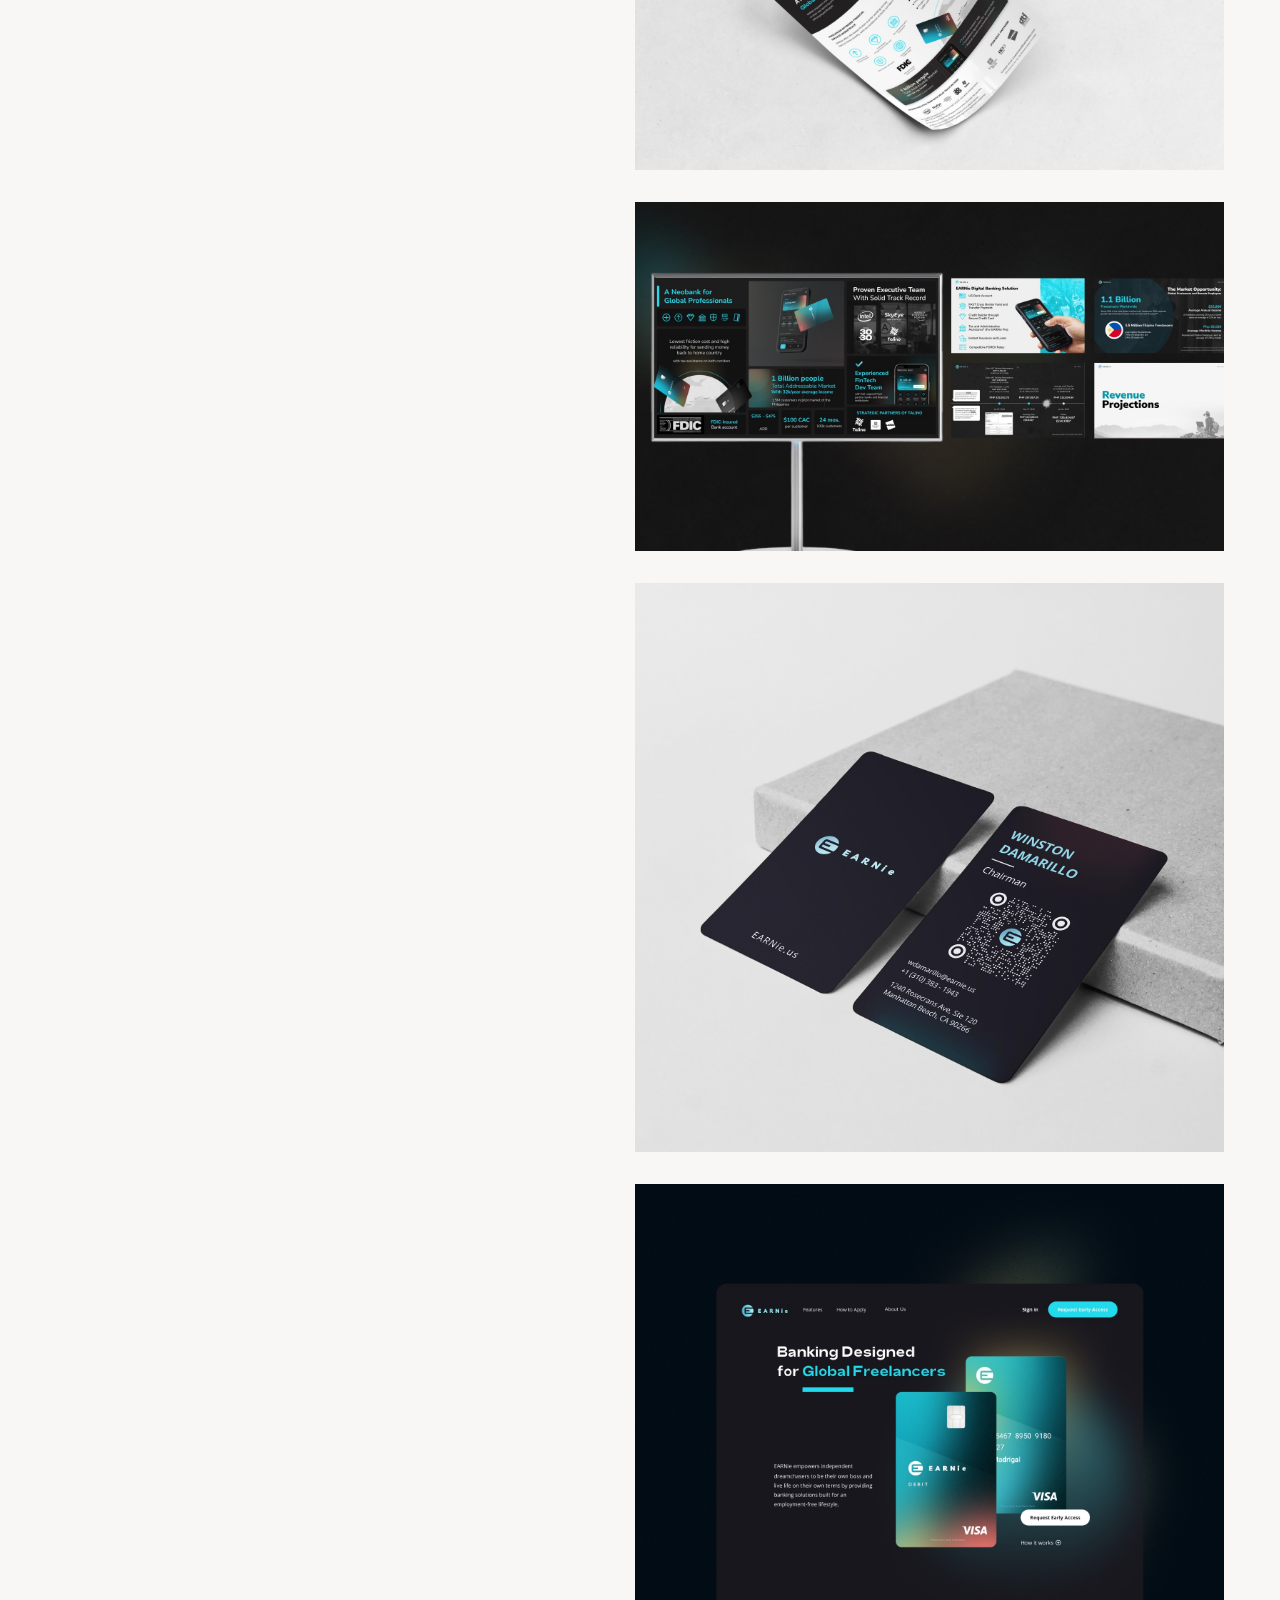
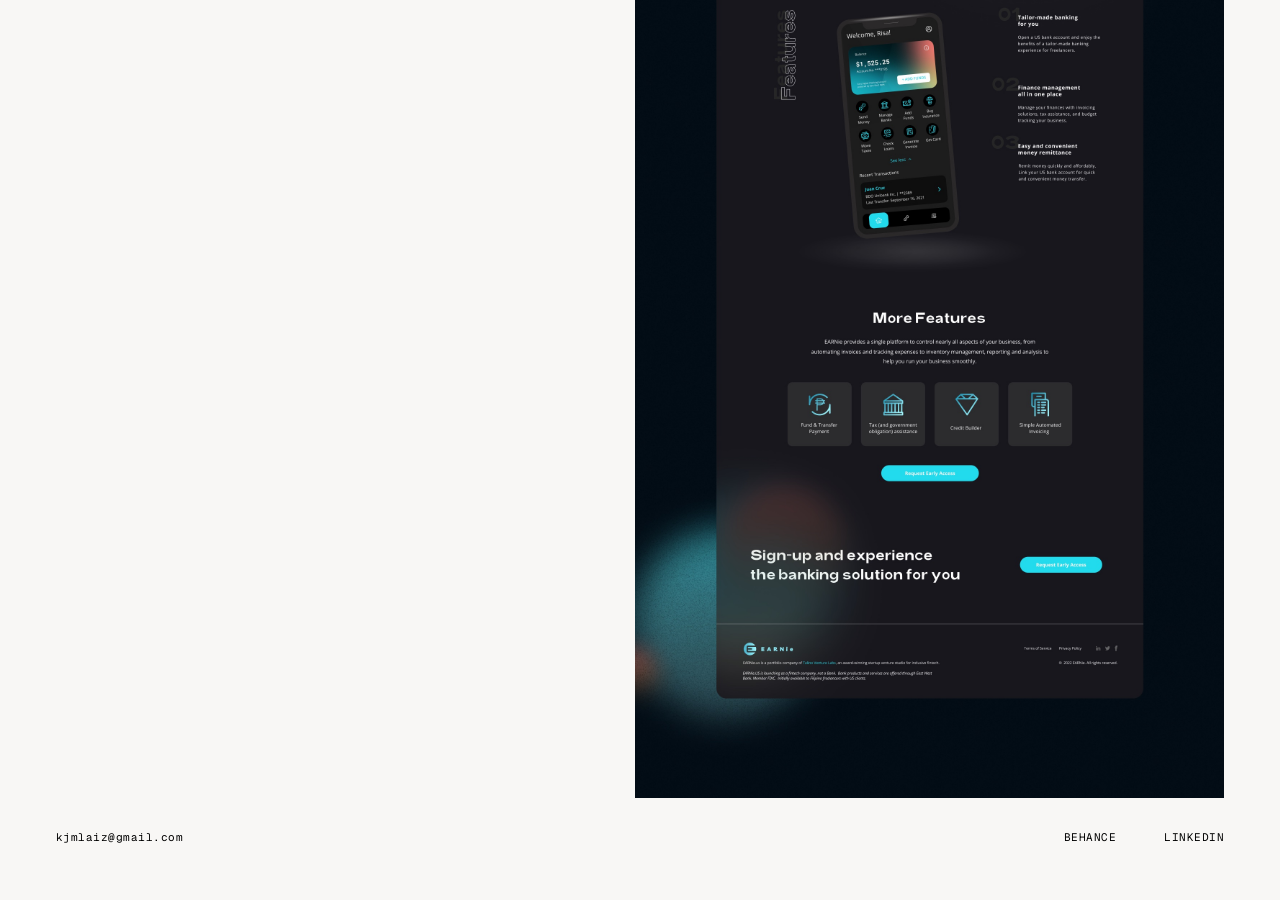
==== commit e4b47187: "Add logo mark, About logo, and "Hi! It's KAI" greeting - Add brand logo mark to the header on all pa" ====
--- a/case-earnie.html
+++ b/case-earnie.html
@@ -12,7 +12,7 @@
 <body>
 
   <header class="site-header">
-    <div class="brand mono">Kai Laiz</div>
+    <div class="brand mono"><img class="brand__mark" src="assets/logo-mark.svg" alt="" /><span>Kai Laiz</span></div>
     <nav class="nav mono">
       <a href="index.html#work">Work</a>
       <a href="index.html#about">About</a>
--- a/styles.css
+++ b/styles.css
@@ -40,18 +40,28 @@
 
 .site-header {
   display: flex;
-  align-items: flex-start;
+  align-items: center; /* nav centres on the logo + name row */
   justify-content: space-between;
   padding: 3vh 56px 0;
   flex-shrink: 0;
 }
 
 .brand {
+  display: flex;
+  align-items: center;
+  gap: 12px;
   font-size: 12px;
 }
 
+.brand__mark {
+  display: block;
+  width: auto;
+  height: 28px;
+}
+
 .nav {
   display: flex;
+  align-items: center;
   gap: 48px;
 }
 
@@ -452,8 +462,42 @@
 .about__title {
   flex: 1 0 0;
   min-width: 0;
+  display: flex;
+  align-items: flex-start;
   font-size: 11px;
   line-height: 19px;
+}
+
+/* The SVG has 8px of built-in padding; pull it back so the mark aligns with the page edge and body text. */
+.about__logo {
+  display: block;
+  width: 54px;
+  height: 56px;
+  margin: -8px 0 0 -8px;
+}
+
+.about__greeting {
+  display: flex;
+  flex-direction: column;
+  align-items: flex-start;
+  margin-top: -2px; /* 6px below the logo frame's top, minus the logo's -8px offset */
+}
+
+.about__hi {
+  font-family: var(--sans);
+  font-size: 12px;
+  line-height: 19px;
+  letter-spacing: 0.48px;
+  color: #5e6470;
+  white-space: nowrap;
+}
+
+.about__name {
+  font-family: 'Newsreader', Georgia, serif;
+  font-weight: 700;
+  font-size: 30px;
+  line-height: 25px;
+  color: #1a1c21;
 }
 
 .about__body {
@@ -760,6 +804,27 @@
   aspect-ratio: 208 / 142;
 }
 
+/* The packages, signatures and print videos are authored at their card's exact ratio
+   with their own grey background, so they fill the card; the card's radius clips their corners. */
+.case-study__bento-card--2a,
+.case-study__bento-card--2b,
+.case-study__bento-card--3 {
+  position: relative;
+  overflow: hidden;
+  background: #e8e8e8;
+}
+
+.case-study__bento-card--2a video,
+.case-study__bento-card--2b video,
+.case-study__bento-card--3 video {
+  position: absolute;
+  inset: -1px; /* 1px overscan hides the video's dark corner antialiasing */
+  display: block;
+  width: calc(100% + 2px);
+  height: calc(100% + 2px);
+  object-fit: contain;
+}
+
 .case-study__bento-card--3 {
   flex: 280 1 0%;
   aspect-ratio: 280 / 292;
